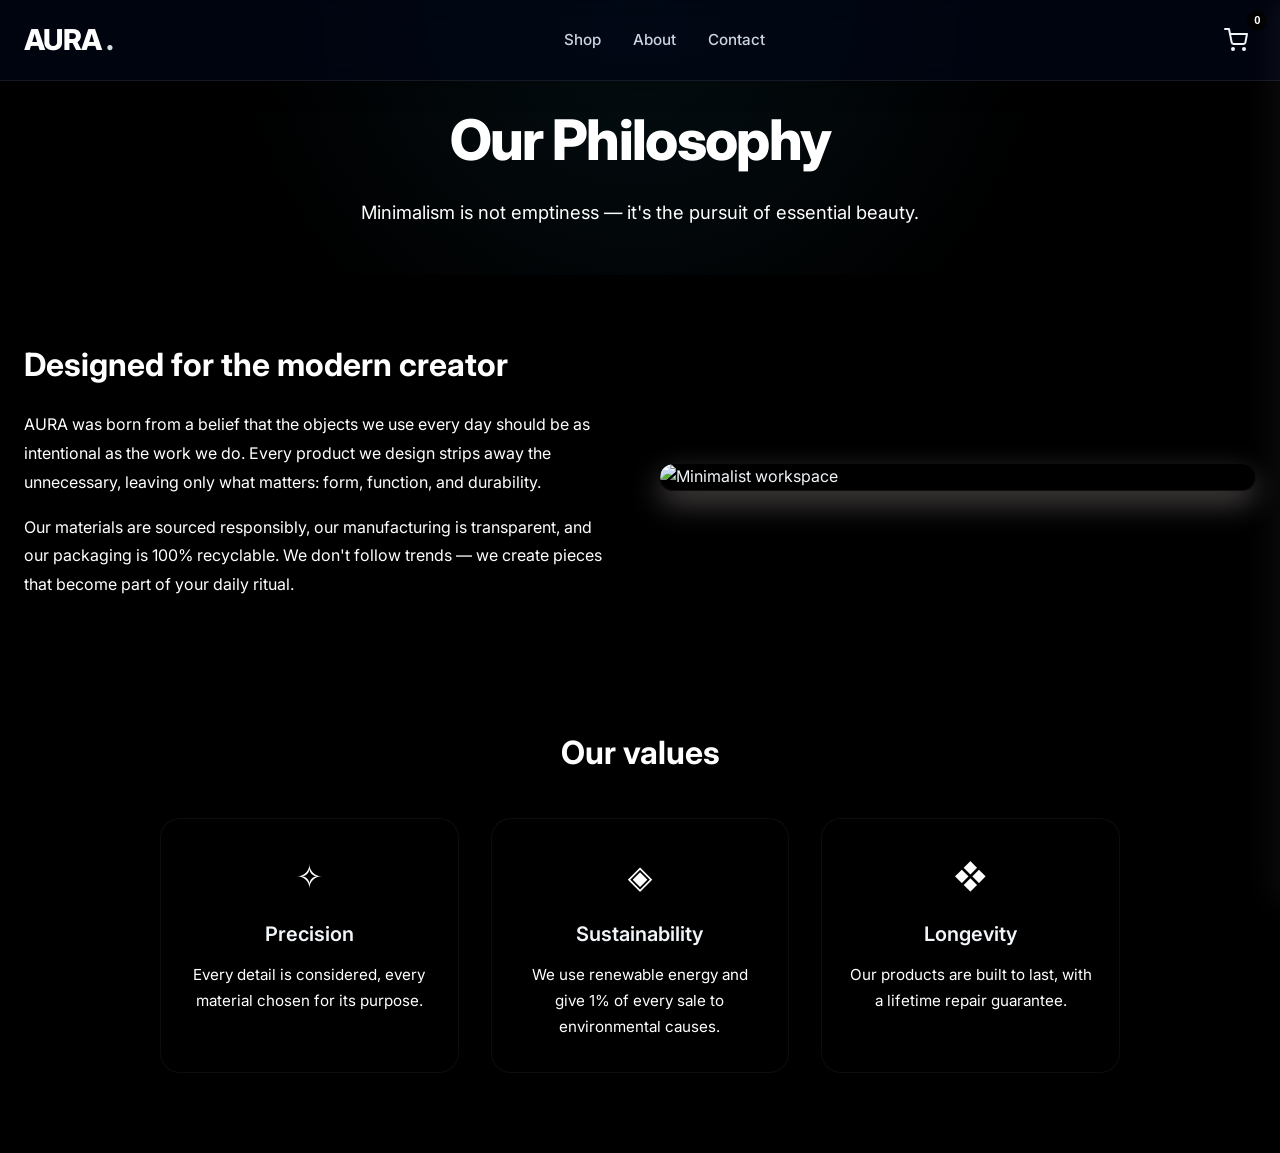
==== about.html @ 764dc159 "Add files via upload" ====
<!DOCTYPE html>
<html lang="en">
<head>
    <meta charset="UTF-8">
    <meta name="viewport" content="width=device-width, initial-scale=1.0">
    <title>About — AURA</title>

    <!-- Inter Font -->
    <link href="https://fonts.googleapis.com/css2?family=Inter:wght@300;400;500;600;700;800;900&display=swap" rel="stylesheet">

    <!-- Shared Stylesheet -->
    <link rel="stylesheet" href="style.css">

    <!-- Page-specific styles for the About content -->
    <style>
        /* Subpage hero (shared pattern, can be reused by contact page) */
        .about-hero {
            text-align: center;
            padding: 6rem 1.5rem 3rem;
            background: radial-gradient(circle at 50% 0%, rgba(56, 189, 248, 0.08), transparent 60%);
        }

        .about-hero .container h1 {
            font-size: 2.5rem;
            font-weight: 800;
            letter-spacing: -0.03em;
            margin-bottom: 0.75rem;
            color: #fff;
        }

        .about-hero .container p {
            font-size: 1.15rem;
            color: #ffffff;
            max-width: 600px;
            margin: 0 auto;
        }

        /* Story section */
        .about-story {
            padding: 4rem 1.5rem;
        }

        .about-grid {
            display: flex;
            flex-direction: column;
            gap: 2.5rem;
            align-items: center;
        }

        .about-text h2 {
            font-size: 2rem;
            font-weight: 700;
            margin-bottom: 1.25rem;
            color: #fff;
        }

        .about-text p {
            color: #ffffff;
            margin-bottom: 1rem;
            line-height: 1.8;
            max-width: 600px;
        }

        .about-image {
            width: 100%;
            border-radius: 1.25rem;
            overflow: hidden;
            box-shadow: 0 12px 30px rgba(186, 173, 173, 0.4);
            border: 1px solid rgba(246, 238, 238, 0.06);
        }

        .about-image img {
            display: block;
            width: 50%;
            height: auto;
        }

        /* Values section */
        .about-values {
            padding: 3rem 1.5rem 5rem;
            text-align: center;
        }

        .about-values h2 {
            font-size: 2rem;
            font-weight: 700;
            margin-bottom: 2.5rem;
            color: #fff;
        }

        .values-grid {
            display: grid;
            grid-template-columns: 1fr;
            gap: 2rem;
            max-width: 960px;
            margin: 0 auto;
        }

        .value-card {
            background-color: #000000;
            border-radius: 1.25rem;
            padding: 2rem 1.5rem;
            text-align: center;
            border: 1px solid rgba(255, 255, 255, 0.05);
            transition: transform 0.25s, box-shadow 0.25s;
        }

        .value-card:hover {
            transform: translateY(-4px);
            box-shadow: 0 8px 24px rgba(134, 124, 124, 0.3);
        }

        .value-icon {
            font-size: 2rem;
            color: #ffffff;
            margin-bottom: 1rem;
        }

        .value-card h3 {
            font-size: 1.25rem;
            font-weight: 600;
            margin-bottom: 0.75rem;
            color: #f1f5f9;
        }

        .value-card p {
            color: #ffffff;
            font-size: 0.95rem;
            line-height: 1.7;
        }

        /* Responsive layout for the story grid and values cards */
        @media (min-width: 768px) {
            .about-hero .container h1 {
                font-size: 3.5rem;
            }

            .about-grid {
                flex-direction: row;
                align-items: center;
                justify-content: space-between;
            }

            .about-text {
                flex: 1;
            }

            .about-image {
                flex: 1;
            }

            .values-grid {
                grid-template-columns: repeat(3, 1fr);
            }
        }
    </style>
</head>
<body class="bg-[#0f172a] text-white font-sans antialiased">  

    <!-- ===== STICKY HEADER ===== -->
    <header id="main-header">
        <div class="container">
            <div id="logo">
                <a href="index.html">AURA<span>.</span></a>
            </div>
            <nav id="desktop-nav">
                <ul>
                    <li><a href="index.html#products">Shop</a></li>
                    <li><a href="about.html" class="active">About</a></li>
                    <li><a href="contact.html">Contact</a></li>
                </ul>
            </nav>
            <div id="cart-icon-wrapper">
                <button id="cart-toggle" aria-label="Open cart">
                    <svg xmlns="http://www.w3.org/2000/svg" viewBox="0 0 24 24" fill="none" stroke="currentColor" stroke-width="2" stroke-linecap="round" stroke-linejoin="round">
                        <circle cx="9" cy="21" r="1"></circle>
                        <circle cx="20" cy="21" r="1"></circle>
                        <path d="M1 1h4l2.68 13.39a2 2 0 0 0 2 1.61h9.72a2 2 0 0 0 2-1.61L23 6H6"></path>
                    </svg>
                    <span id="cart-badge">0</span>
                </button>
            </div>
            <button id="mobile-menu-toggle" aria-label="Open menu">
                <span></span><span></span><span></span>
            </button>
        </div>
    </header>

    <!-- ===== MOBILE SIDEBAR ===== -->
    <div id="mobile-sidebar">
        <div id="sidebar-backdrop"></div>
        <div id="sidebar-panel">
            <button id="sidebar-close" aria-label="Close menu">&times;</button>
            <nav>
                <ul>
                    <li><a href="index.html#products">Shop</a></li>
                    <li><a href="about.html">About</a></li>
                    <li><a href="contact.html">Contact</a></li>
                </ul>
            </nav>
        </div>
    </div>

    <!-- ===== PAGE CONTENT ===== -->
    <main id="about-page">
        <section class="about-hero">
            <div class="container">
                <h1>Our Philosophy</h1>
                <p>Minimalism is not emptiness — it's the pursuit of essential beauty.</p>
            </div>
        </section>

        <section class="about-story container">
            <div class="about-grid">
                <div class="about-text">
                    <h2>Designed for the modern creator</h2>
                    <p>
                        AURA was born from a belief that the objects we use every day should be
                        as intentional as the work we do. Every product we design strips away
                        the unnecessary, leaving only what matters: form, function, and durability.
                    </p>
                    <p>
                        Our materials are sourced responsibly, our manufacturing is transparent,
                        and our packaging is 100% recyclable. We don't follow trends — we create
                        pieces that become part of your daily ritual.
                    </p>
                </div>
                <div class="about-image">
                    <img src="https://cdn.premiumguest.com/wl/images/aura-/4.png" 
                         alt="Minimalist workspace" loading="lazy" />
                </div>
            </div>
        </section>

        <section class="about-values container">
            <h2>Our values</h2>
            <div class="values-grid">
                <div class="value-card">
                    <div class="value-icon">✧</div>
                    <h3>Precision</h3>
                    <p>Every detail is considered, every material chosen for its purpose.</p>
                </div>
                <div class="value-card">
                    <div class="value-icon">◈</div>
                    <h3>Sustainability</h3>
                    <p>We use renewable energy and give 1% of every sale to environmental causes.</p>
                </div>
                <div class="value-card">
                    <div class="value-icon">❖</div>
                    <h3>Longevity</h3>
                    <p>Our products are built to last, with a lifetime repair guarantee.</p>
                </div>
            </div>
        </section>
    </main>

    <!-- ===== CART DRAWER ===== -->
    <div id="cart-overlay"></div>
    <div id="cart-drawer">
        <div id="cart-header">
            <h2>Your Cart</h2>
            <button id="cart-close" aria-label="Close cart">&times;</button>
        </div>
        <div id="cart-items"></div>
        <div id="cart-empty">
            <p>Your cart is empty.</p>
        </div>
        <div id="cart-footer">
            <div id="cart-subtotal">
                <span>Subtotal</span>
                <span id="subtotal-amount">$0.00</span>
            </div>
            <div id="cart-shipping">
                <span>Shipping</span>
                <span id="shipping-amount">Free</span>
            </div>
            <div id="cart-total">
                <span>Total</span>
                <span id="total-amount">$0.00</span>
            </div>
            <button id="checkout-button">Checkout</button>
        </div>
    </div>

    <!-- ===== SUCCESS MODAL ===== -->
    <div id="success-modal" hidden>
        <div id="modal-backdrop"></div>
        <div id="modal-content">
            <span id="modal-icon">&#10003;</span>
            <h3>Order Confirmed</h3>
            <p>Thank you for your purchase.</p>
            <p>Your order number is <strong>#AURA-001</strong></p>
            <button id="modal-close">Continue Shopping</button>
        </div>
    </div>

    <!-- Shared JavaScript (cart logic, interactions) -->
    <script src="app.js"></script>
</body>
</html>
---- style.css ----
/*MY APPEARANCE*/
/* ===== GLOBAL RESETS & BASE ===== */
*,
*::before,
*::after {
  box-sizing: border-box;
  margin: 0;
  padding: 0;
}

html {
  scroll-behavior: smooth;
}

body {
  background-color: black;    /* surface */
  color: #f1f5f9;           /* slate-100 */
  font-family: 'Inter', system-ui, -apple-system, BlinkMacSystemFont, 'Segoe UI', Roboto, sans-serif;
  line-height: 1.6;
  -webkit-font-smoothing: antialiased;
  -moz-osx-font-smoothing: grayscale;
}

/* ===== CONTAINER ===== */
.container {
  max-width: 1280px;
  margin: 0 auto;
  padding: 0 1.5rem;
}

/* ===== STICKY HEADER ===== */
#main-header {
  position: fixed;
  top: 0;
  left: 0;
  right: 0;
  z-index: 50;
  background-color: rgba(1, 7, 22, 0.7);
  backdrop-filter: blur(12px);
  -webkit-backdrop-filter: blur(12px);
  border-bottom: 1px solid rgba(255, 255, 255, 0.08);
  box-shadow: 0 4px 24px rgba(0, 0, 0, 0.3);
}

#main-header .container {
  display: flex;
  align-items: center;
  justify-content: space-between;
  height: 4rem;
}

/* Logo */
#logo a {
  font-size: 1.5rem;
  font-weight: 800;
  letter-spacing: -0.02em;
  color: #fff;
  text-decoration: none;
  display: flex;
  align-items: baseline;
  gap: 0.15rem;
}

#logo a span {
  color: #d3dee2;
  margin-left: 0.1rem;
}

/* Desktop Navigation */
#desktop-nav {
  display: none;
}

#desktop-nav ul {
  display: flex;
  list-style: none;
  gap: 2rem;
}

#desktop-nav a {
  text-decoration: none;
  color: #cbd5e1;
  font-weight: 500;
  font-size: 0.95rem;
  transition: color 0.2s ease;
}

#desktop-nav a:hover {
  color: #ffffff;
}

/* Cart Icon */
#cart-toggle {
  background: transparent;
  border: none;
  cursor: pointer;
  position: relative;
  padding: 0.5rem;
  color: #f1f5f9;
  display: flex;
  align-items: center;
  justify-content: center;
}

#cart-toggle svg {
  width: 1.5rem;
  height: 1.5rem;
}

#cart-badge {
  position: absolute;
  top: -0.25rem;
  right: -0.4rem;
  background-color: #000000;
  color: #ffffff;
  font-size: 0.7rem;
  font-weight: 700;
  min-width: 1.25rem;
  height: 1.25rem;
  border-radius: 999px;
  display: flex;
  align-items: center;
  justify-content: center;
  padding: 0 0.25rem;
  line-height: 1;
  transform: translate(25%, -25%);
  transition: transform 0.2s ease;
}

.badge-pulse {
  animation: badgePop 0.4s ease-out;
}

@keyframes badgePop {
  0% { transform: translate(25%, -25%) scale(1); }
  30% { transform: translate(25%, -25%) scale(1.3); }
  100% { transform: translate(25%, -25%) scale(1); }
}

/* Mobile Menu Toggle */
#mobile-menu-toggle {
  background: transparent;
  border: none;
  cursor: pointer;
  display: flex;
  flex-direction: column;
  gap: 0.3rem;
  padding: 0.5rem;
}

#mobile-menu-toggle span {
  display: block;
  width: 1.5rem;
  height: 2px;
  background-color: #f1f5f9;
  transition: all 0.3s ease;
  border-radius: 2px;
}

/* Mobile Sidebar */
#mobile-sidebar {
  display: none;
  position: fixed;
  inset: 0;
  z-index: 60;
}

#mobile-sidebar.open {
  display: block;
}

#sidebar-backdrop {
  position: absolute;
  inset: 0;
  background: rgba(0, 0, 0, 0.6);
  backdrop-filter: blur(4px);
}

#sidebar-panel {
  position: absolute;
  top: 0;
  right: 0;
  width: 16rem;
  height: 100%;
  background-color: #000000;
  border-left: 1px solid rgba(255, 255, 255, 0.1);
  padding: 1.5rem;
  transform: translateX(100%);
  transition: transform 0.3s ease;
  display: flex;
  flex-direction: column;
  box-shadow: 0 6px 20px rgba(165, 160, 160, 0.337);
}

#mobile-sidebar.open #sidebar-panel {
  transform: translateX(0);
}

#sidebar-close {
  align-self: flex-end;
  background: none;
  border: none;
  color: #ffffff;
  font-size: 2rem;
  line-height: 1;
  cursor: pointer;
  padding: 0.25rem 0.5rem;
}

#sidebar-panel nav ul {
  list-style: none;
  margin-top: 2rem;
  display: flex;
  flex-direction: column;
  gap: 1.5rem;
}

#sidebar-panel a {
  text-decoration: none;
  color: #ffffff;
  font-weight: 500;
  font-size: 1.1rem;
  transition: color 0.2s;
}

#sidebar-panel a:hover {
  color: #eef4f6;
}

/* Hero Section */
#hero {
  margin-top: 4rem;
  display: flex;
  align-items: center;
  justify-content: center;
  text-align: center;
  padding: 4rem 1.5rem;
  background: radial-gradient(circle at 30% 50%, rgba(56, 189, 248, 0.08), transparent 70%),
              radial-gradient(circle at 70% 50%, rgba(56, 189, 248, 0.05), transparent 70%);
  min-height: 80vh;
}

#hero-content {
  max-width: 720px;
}

#hero-content h1 {
  font-size: 2.5rem;
  font-weight: 800;
  letter-spacing: -0.03em;
  line-height: 1.15;
  margin-bottom: 1.5rem;
  color: #fff;
}

#hero-content p {
  font-size: 1.15rem;
  color: #fafcfe;
  margin-bottom: 2.5rem;
  max-width: 500px;
  margin-left: auto;
  margin-right: auto;
}

#hero-cta {
  display: inline-block;
  background-color: #ffffff;
  color: #000000;
  font-weight: 600;
  padding: 0.85rem 2.2rem;
  border-radius: 999px;
  text-decoration: none;
  font-size: 1rem;
  transition: all 0.25s ease;
  box-shadow: 0 4px 14px rgba(0, 0, 0, 0.35);
}

#hero-cta:hover {
  background-color: #090e11;
  box-shadow: 0 6px 20px rgba(255, 255, 255, 0.5);
  transform: translateY(-2px);
}

/* Product Section */
#products {
  max-width: 1280px;
  margin: 0 auto;
  padding: 4rem 1.5rem;
}

#products h2 {
  font-size: 2rem;
  font-weight: 700;
  letter-spacing: -0.02em;
  margin-bottom: 2.5rem;
  color: #fff;
}

#product-grid {
  display: grid;
  grid-template-columns: 1fr;
  gap: 2rem;
}

/* Product Card */
.product-card {
  background-color: #000000;
  border-radius: 1.25rem;
  overflow: hidden;
  transition: transform 0.3s ease, box-shadow 0.3s ease;
  border: 1px solid rgba(8, 5, 5, 0.06);
}

.product-card:hover {
  transform: scale(1.03);
  box-shadow: 0 12px 28px rgba(102, 95, 95, 0.35), 0 0 0 1px rgba(56, 189, 248, 0.2);
}

.product-card img {
  width: 100%;
  height: 260px;
  object-fit: cover;
  display: block;
  border-bottom: 1px solid rgba(255, 255, 255, 0.05);
}

.product-card-body {
  padding: 1.25rem;
}

.product-card-body h3 {
  font-size: 1.25rem;
  font-weight: 600;
  margin-bottom: 0.5rem;
  color: #ffffff;
}

.product-card-body .price {
  font-size: 1.15rem;
  font-weight: 700;
  color: #ffffff;
  margin-bottom: 1rem;
}

.product-card-body .add-to-cart-btn {
  width: 100%;
  padding: 0.7rem 1rem;
  border: none;
  border-radius: 0.75rem;
  background-color: #fdfeff;
  color: #010612;
  font-weight: 600;
  font-size: 0.95rem;
  cursor: pointer;
  transition: background-color 0.2s ease, transform 0.1s ease;
}

.product-card-body .add-to-cart-btn:hover {
  background-color: #010d1400;
}

.add-to-cart-btn:active {
  transform: scale(0.97);
}

/* Cart Drawer */
#cart-overlay {
  position: fixed;
  inset: 0;
  background: rgba(0, 0, 0, 0.7);
  z-index: 70;
  opacity: 0;
  pointer-events: none;
  transition: opacity 0.3s ease;
}

#cart-overlay.visible {
  opacity: 1;
  pointer-events: auto;
}

#cart-drawer {
  position: fixed;
  top: 0;
  right: 0;
  width: 100%;
  max-width: 400px;
  height: 100vh;
  background-color: #000000;
  z-index: 80;
  display: flex;
  flex-direction: column;
  transform: translateX(100%);
  transition: transform 0.35s cubic-bezier(0.4, 0, 0.2, 1);
  box-shadow: -8px 0 30px rgba(252, 248, 248, 0.0511);
}

#cart-drawer.open {
  transform: translateX(0);
}

#cart-header {
  display: flex;
  justify-content: space-between;
  align-items: center;
  padding: 1.25rem 1.5rem;
  border-bottom: 1px solid rgba(255, 255, 255, 0.08);
}

#cart-header h2 {
  font-size: 1.35rem;
  font-weight: 600;
}

#cart-close {
  background: none;
  border: none;
  color: #ffffff;
  font-size: 2rem;
  line-height: 1;
  cursor: pointer;
  padding: 0 0.5rem;
}

#cart-items {
  flex: 1;
  overflow-y: auto;
  padding: 1.25rem 1.5rem;
  display: flex;
  flex-direction: column;
  gap: 1rem;
}

.cart-item {
  display: flex;
  align-items: center;
  gap: 1rem;
  padding-bottom: 1rem;
  border-bottom: 1px solid rgba(255, 255, 255, 0.06);
}

.cart-item img {
  width: 60px;
  height: 60px;
  border-radius: 0.5rem;
  object-fit: cover;
}

.cart-item-details {
  flex: 1;
}

.cart-item-details h4 {
  font-size: 0.9rem;
  font-weight: 500;
  margin-bottom: 0.25rem;
}

.cart-item-details .price {
  color: #ffffff;
  font-weight: 600;
  font-size: 0.85rem;
}

.cart-item-quantity {
  display: flex;
  align-items: center;
  gap: 0.5rem;
}

.cart-item-quantity button {
  background-color: #000000;
  border: none;
  color: white;
  width: 28px;
  height: 28px;
  border-radius: 0.4rem;
  font-size: 1rem;
  cursor: pointer;
  display: flex;
  align-items: center;
  justify-content: center;
  transition: background 0.2s;
}

.cart-item-quantity button:hover {
  background-color: #f5f7fa75;
}

.cart-item-quantity span {
  font-weight: 600;
  min-width: 20px;
  text-align: center;
}

#cart-empty {
  flex: 1;
  display: flex;
  align-items: center;
  justify-content: center;
  color: #eeeeee;
}

#cart-footer {
  border-top: 1px solid rgba(0, 0, 0, 0.08);
  padding: 1.25rem 1.5rem;
  display: flex;
  flex-direction: column;
  gap: 0.5rem;
}

#cart-subtotal,
#cart-shipping,
#cart-total {
  display: flex;
  justify-content: space-between;
  font-size: 0.95rem;
}

#cart-total {
  font-weight: 700;
  font-size: 1.1rem;
  margin-top: 0.5rem;
}

#checkout-button {
  margin-top: 0.75rem;
  padding: 0.85rem;
  border: none;
  border-radius: 0.75rem;
  background-color: #ffffff;
  color: #06061a;
  font-weight: 700;
  font-size: 1rem;
  cursor: pointer;
  transition: background 0.2s, transform 0.1s;
}

#checkout-button:hover {
  background-color: #000000;
}

/* Success Modal */
#success-modal {
  position: fixed;
  inset: 0;
  z-index: 100;
  display: flex;
  align-items: center;
  justify-content: center;
  opacity: 0;
  pointer-events: none;
  transition: opacity 0.3s ease;
}

#success-modal.visible {
  opacity: 1;
  pointer-events: auto;
}

#modal-backdrop {
  position: absolute;
  inset: 0;
  background: rgba(0, 0, 0, 0.75);
  backdrop-filter: blur(6px);
}

#modal-content {
  position: relative;
  background-color: #000000;
  border-radius: 1.5rem;
  padding: 2.5rem 2rem;
  text-align: center;
  max-width: 400px;
  width: 90%;
  box-shadow: 0 20px 50px rgba(0, 0, 0, 0.6);
  z-index: 10;
}

#modal-icon {
  font-size: 3.5rem;
  color: #ffffff;
  display: block;
  margin-bottom: 1rem;
}

#modal-content h3 {
  font-size: 1.75rem;
  font-weight: 700;
  margin-bottom: 0.5rem;
}

#modal-content p {
  color: #94a3b8;
  margin-bottom: 0.5rem;
}

#modal-close {
  margin-top: 1.5rem;
  background-color: #ffffff;
  border: none;
  padding: 0.75rem 2rem;
  border-radius: 999px;
  color: #090e19;
  font-weight: 600;
  cursor: pointer;
  transition: background 0.2s;
}

#modal-close:hover {
  background-color: #ebedee46;
}

/* ===== RESPONSIVE ===== */
@media (min-width: 768px) {
  #main-header .container {
    height: 5rem;
  }
  #logo a {
    font-size: 1.8rem;
  }
  #desktop-nav {
    display: block;
  }
  #mobile-menu-toggle {
    display: none;
  }
  #hero {
    min-height: 70vh;
    padding: 5rem 2rem;
  }
  #hero-content h1 {
    font-size: 3.5rem;
  }
  #hero-content p {
    font-size: 1.25rem;
  }
  #product-grid {
    grid-template-columns: repeat(2, 1fr);
  }
  #products h2 {
    font-size: 2.25rem;
  }
}

@media (min-width: 1024px) {
  #product-grid {
    grid-template-columns: repeat(3, 1fr);
  }
  #hero-content h1 {
    font-size: 4rem;
  }
}

/* Utility */
.hidden {
  display: none !important;
}

.about-image img {
  border-radius: 1rem;
  box-shadow: 0 4px 20px rgba(0, 0, 0, 0.3);
}
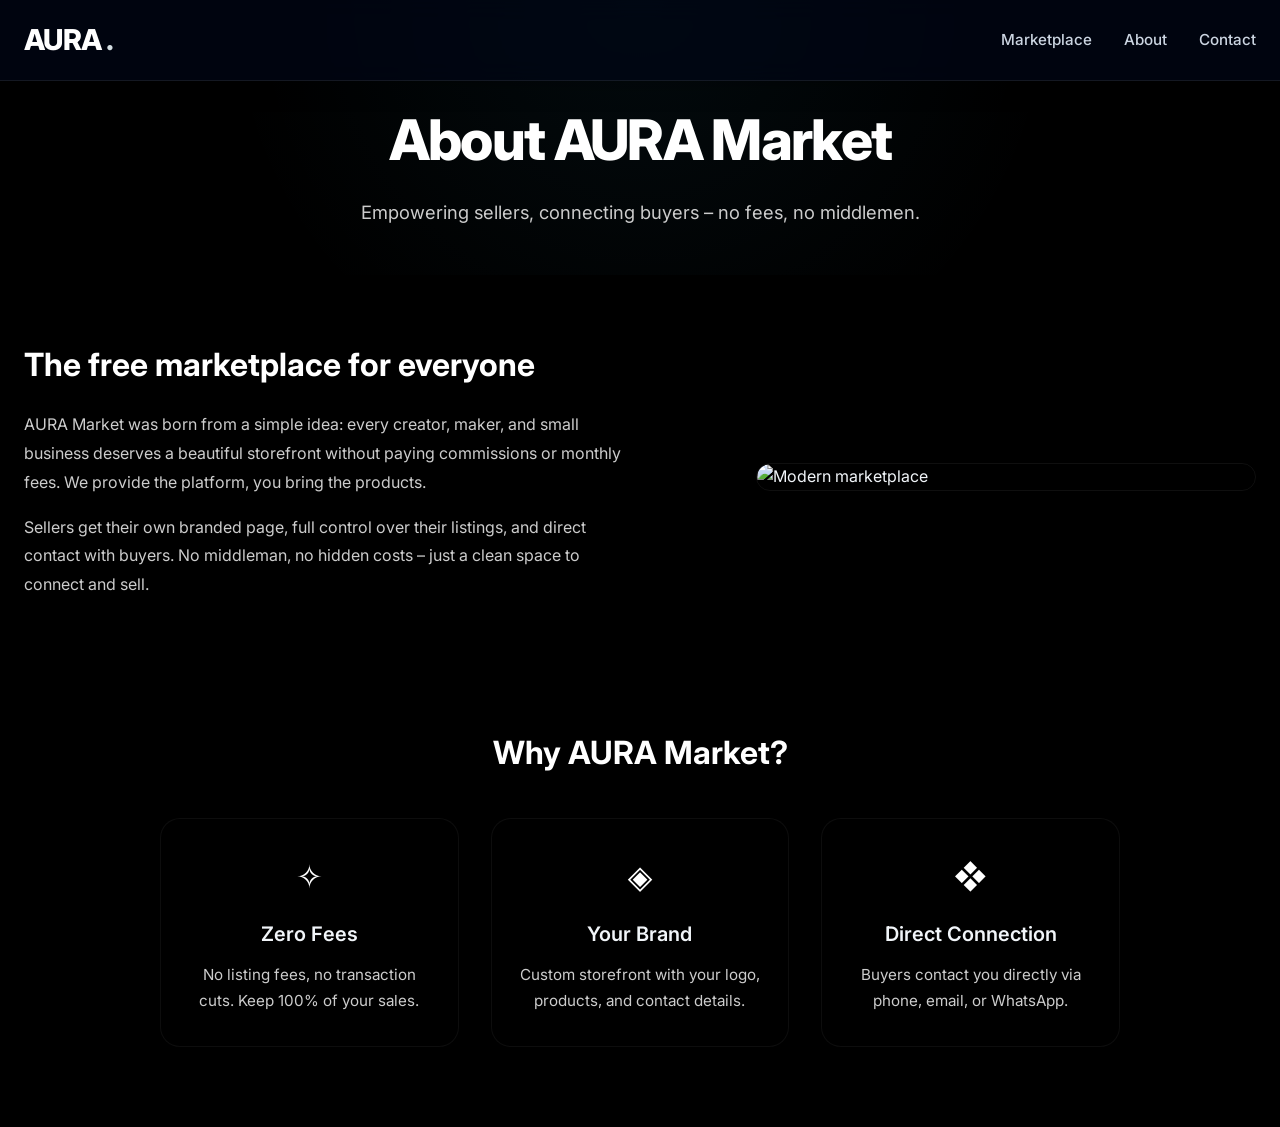
==== commit a9fdb6e6: "Add files via upload" ====
--- a/about.html
+++ b/about.html
@@ -3,7 +3,10 @@
 <head>
     <meta charset="UTF-8">
     <meta name="viewport" content="width=device-width, initial-scale=1.0">
-    <title>About — AURA</title>
+    <title>About — AURA Market</title>
+
+    <!-- Favicon -->
+    <link rel="icon" type="image/png" href="icon-192.png">
 
     <!-- Inter Font -->
     <link href="https://fonts.googleapis.com/css2?family=Inter:wght@300;400;500;600;700;800;900&display=swap" rel="stylesheet">
@@ -11,15 +14,13 @@
     <!-- Shared Stylesheet -->
     <link rel="stylesheet" href="style.css">
 
-    <!-- Page-specific styles for the About content -->
+    <!-- Page-specific styles -->
     <style>
-        /* Subpage hero (shared pattern, can be reused by contact page) */
         .about-hero {
             text-align: center;
             padding: 6rem 1.5rem 3rem;
-            background: radial-gradient(circle at 50% 0%, rgba(56, 189, 248, 0.08), transparent 60%);
-        }
-
+            background: radial-gradient(circle at 50% 0%, rgba(56, 189, 248, 0.06), transparent 60%);
+        }
         .about-hero .container h1 {
             font-size: 2.5rem;
             font-weight: 800;
@@ -27,67 +28,56 @@
             margin-bottom: 0.75rem;
             color: #fff;
         }
-
         .about-hero .container p {
             font-size: 1.15rem;
-            color: #ffffff;
+            color: #ccc;
             max-width: 600px;
             margin: 0 auto;
         }
-
-        /* Story section */
         .about-story {
             padding: 4rem 1.5rem;
         }
-
         .about-grid {
             display: flex;
             flex-direction: column;
             gap: 2.5rem;
             align-items: center;
         }
-
         .about-text h2 {
             font-size: 2rem;
             font-weight: 700;
             margin-bottom: 1.25rem;
             color: #fff;
         }
-
         .about-text p {
-            color: #ffffff;
+            color: #ccc;
             margin-bottom: 1rem;
             line-height: 1.8;
             max-width: 600px;
         }
-
         .about-image {
+            max-width: 500px;
             width: 100%;
             border-radius: 1.25rem;
             overflow: hidden;
-            box-shadow: 0 12px 30px rgba(186, 173, 173, 0.4);
-            border: 1px solid rgba(246, 238, 238, 0.06);
-        }
-
+            box-shadow: 0 12px 30px rgba(0, 0, 0, 0.4);
+            border: 1px solid rgba(255, 255, 255, 0.06);
+        }
         .about-image img {
             display: block;
-            width: 50%;
+            width: 100%;
             height: auto;
         }
-
-        /* Values section */
         .about-values {
             padding: 3rem 1.5rem 5rem;
             text-align: center;
         }
-
         .about-values h2 {
             font-size: 2rem;
             font-weight: 700;
             margin-bottom: 2.5rem;
             color: #fff;
         }
-
         .values-grid {
             display: grid;
             grid-template-columns: 1fr;
@@ -95,67 +85,44 @@
             max-width: 960px;
             margin: 0 auto;
         }
-
         .value-card {
-            background-color: #000000;
+            background-color: #000;
             border-radius: 1.25rem;
             padding: 2rem 1.5rem;
             text-align: center;
             border: 1px solid rgba(255, 255, 255, 0.05);
             transition: transform 0.25s, box-shadow 0.25s;
         }
-
         .value-card:hover {
             transform: translateY(-4px);
-            box-shadow: 0 8px 24px rgba(134, 124, 124, 0.3);
-        }
-
+            box-shadow: 0 8px 24px rgba(255, 255, 255, 0.15);
+        }
         .value-icon {
             font-size: 2rem;
-            color: #ffffff;
+            color: #fff;
             margin-bottom: 1rem;
         }
-
         .value-card h3 {
             font-size: 1.25rem;
             font-weight: 600;
             margin-bottom: 0.75rem;
             color: #f1f5f9;
         }
-
         .value-card p {
-            color: #ffffff;
+            color: #ccc;
             font-size: 0.95rem;
             line-height: 1.7;
         }
-
-        /* Responsive layout for the story grid and values cards */
         @media (min-width: 768px) {
-            .about-hero .container h1 {
-                font-size: 3.5rem;
-            }
-
-            .about-grid {
-                flex-direction: row;
-                align-items: center;
-                justify-content: space-between;
-            }
-
-            .about-text {
-                flex: 1;
-            }
-
-            .about-image {
-                flex: 1;
-            }
-
-            .values-grid {
-                grid-template-columns: repeat(3, 1fr);
-            }
+            .about-hero .container h1 { font-size: 3.5rem; }
+            .about-grid { flex-direction: row; align-items: center; justify-content: space-between; }
+            .about-text { flex: 1; }
+            .about-image { flex: 1; }
+            .values-grid { grid-template-columns: repeat(3, 1fr); }
         }
     </style>
 </head>
-<body class="bg-[#0f172a] text-white font-sans antialiased">  
+<body class="bg-[#0f172a] text-white font-sans antialiased">
 
     <!-- ===== STICKY HEADER ===== -->
     <header id="main-header">
@@ -165,21 +132,11 @@
             </div>
             <nav id="desktop-nav">
                 <ul>
-                    <li><a href="index.html#products">Shop</a></li>
+                    <li><a href="index.html">Marketplace</a></li>
                     <li><a href="about.html" class="active">About</a></li>
                     <li><a href="contact.html">Contact</a></li>
                 </ul>
             </nav>
-            <div id="cart-icon-wrapper">
-                <button id="cart-toggle" aria-label="Open cart">
-                    <svg xmlns="http://www.w3.org/2000/svg" viewBox="0 0 24 24" fill="none" stroke="currentColor" stroke-width="2" stroke-linecap="round" stroke-linejoin="round">
-                        <circle cx="9" cy="21" r="1"></circle>
-                        <circle cx="20" cy="21" r="1"></circle>
-                        <path d="M1 1h4l2.68 13.39a2 2 0 0 0 2 1.61h9.72a2 2 0 0 0 2-1.61L23 6H6"></path>
-                    </svg>
-                    <span id="cart-badge">0</span>
-                </button>
-            </div>
             <button id="mobile-menu-toggle" aria-label="Open menu">
                 <span></span><span></span><span></span>
             </button>
@@ -193,7 +150,7 @@
             <button id="sidebar-close" aria-label="Close menu">&times;</button>
             <nav>
                 <ul>
-                    <li><a href="index.html#products">Shop</a></li>
+                    <li><a href="index.html">Marketplace</a></li>
                     <li><a href="about.html">About</a></li>
                     <li><a href="contact.html">Contact</a></li>
                 </ul>
@@ -205,96 +162,80 @@
     <main id="about-page">
         <section class="about-hero">
             <div class="container">
-                <h1>Our Philosophy</h1>
-                <p>Minimalism is not emptiness — it's the pursuit of essential beauty.</p>
+                <h1>About AURA Market</h1>
+                <p>Empowering sellers, connecting buyers – no fees, no middlemen.</p>
             </div>
         </section>
 
         <section class="about-story container">
             <div class="about-grid">
                 <div class="about-text">
-                    <h2>Designed for the modern creator</h2>
+                    <h2>The free marketplace for everyone</h2>
                     <p>
-                        AURA was born from a belief that the objects we use every day should be
-                        as intentional as the work we do. Every product we design strips away
-                        the unnecessary, leaving only what matters: form, function, and durability.
+                        AURA Market was born from a simple idea: every creator, maker, and small business deserves a
+                        beautiful storefront without paying commissions or monthly fees. We provide the platform,
+                        you bring the products.
                     </p>
                     <p>
-                        Our materials are sourced responsibly, our manufacturing is transparent,
-                        and our packaging is 100% recyclable. We don't follow trends — we create
-                        pieces that become part of your daily ritual.
+                        Sellers get their own branded page, full control over their listings, and direct contact with
+                        buyers. No middleman, no hidden costs – just a clean space to connect and sell.
                     </p>
                 </div>
                 <div class="about-image">
-                    <img src="https://cdn.premiumguest.com/wl/images/aura-/4.png" 
-                         alt="Minimalist workspace" loading="lazy" />
+                    <img src="https://images.unsplash.com/photo-1558618666-fcd25c85f82e?ixlib=rb-4.0.3&auto=format&fit=crop&w=800&q=80" 
+                         alt="Modern marketplace" loading="lazy" />
                 </div>
             </div>
         </section>
 
         <section class="about-values container">
-            <h2>Our values</h2>
+            <h2>Why AURA Market?</h2>
             <div class="values-grid">
                 <div class="value-card">
                     <div class="value-icon">✧</div>
-                    <h3>Precision</h3>
-                    <p>Every detail is considered, every material chosen for its purpose.</p>
+                    <h3>Zero Fees</h3>
+                    <p>No listing fees, no transaction cuts. Keep 100% of your sales.</p>
                 </div>
                 <div class="value-card">
                     <div class="value-icon">◈</div>
-                    <h3>Sustainability</h3>
-                    <p>We use renewable energy and give 1% of every sale to environmental causes.</p>
+                    <h3>Your Brand</h3>
+                    <p>Custom storefront with your logo, products, and contact details.</p>
                 </div>
                 <div class="value-card">
                     <div class="value-icon">❖</div>
-                    <h3>Longevity</h3>
-                    <p>Our products are built to last, with a lifetime repair guarantee.</p>
+                    <h3>Direct Connection</h3>
+                    <p>Buyers contact you directly via phone, email, or WhatsApp.</p>
                 </div>
             </div>
         </section>
     </main>
 
-    <!-- ===== CART DRAWER ===== -->
-    <div id="cart-overlay"></div>
-    <div id="cart-drawer">
-        <div id="cart-header">
-            <h2>Your Cart</h2>
-            <button id="cart-close" aria-label="Close cart">&times;</button>
-        </div>
-        <div id="cart-items"></div>
-        <div id="cart-empty">
-            <p>Your cart is empty.</p>
-        </div>
-        <div id="cart-footer">
-            <div id="cart-subtotal">
-                <span>Subtotal</span>
-                <span id="subtotal-amount">$0.00</span>
-            </div>
-            <div id="cart-shipping">
-                <span>Shipping</span>
-                <span id="shipping-amount">Free</span>
-            </div>
-            <div id="cart-total">
-                <span>Total</span>
-                <span id="total-amount">$0.00</span>
-            </div>
-            <button id="checkout-button">Checkout</button>
-        </div>
-    </div>
-
-    <!-- ===== SUCCESS MODAL ===== -->
-    <div id="success-modal" hidden>
-        <div id="modal-backdrop"></div>
-        <div id="modal-content">
-            <span id="modal-icon">&#10003;</span>
-            <h3>Order Confirmed</h3>
-            <p>Thank you for your purchase.</p>
-            <p>Your order number is <strong>#AURA-001</strong></p>
-            <button id="modal-close">Continue Shopping</button>
-        </div>
-    </div>
-
-    <!-- Shared JavaScript (cart logic, interactions) -->
-    <script src="app.js"></script>
+    <!-- Mobile sidebar toggle script -->
+    <script>
+        (function() {
+            const menuToggle = document.getElementById('mobile-menu-toggle');
+            const sidebarClose = document.getElementById('sidebar-close');
+            const sidebarBackdrop = document.getElementById('sidebar-backdrop');
+            const sidebar = document.getElementById('mobile-sidebar');
+
+            function openSidebar() {
+                if (sidebar) {
+                    sidebar.classList.add('open');
+                    document.body.style.overflow = 'hidden';
+                }
+            }
+
+            function closeSidebar() {
+                if (sidebar) {
+                    sidebar.classList.remove('open');
+                    document.body.style.overflow = '';
+                }
+            }
+
+            if (menuToggle) menuToggle.addEventListener('click', openSidebar);
+            if (sidebarClose) sidebarClose.addEventListener('click', closeSidebar);
+            if (sidebarBackdrop) sidebarBackdrop.addEventListener('click', closeSidebar);
+        })();
+    </script>
 </body>
 </html>
--- a/style.css
+++ b/style.css
@@ -660,4 +660,409 @@
 .about-image img {
   border-radius: 1rem;
   box-shadow: 0 4px 20px rgba(0, 0, 0, 0.3);
+}
+
+/* ===== AURA MARKET – NEW WEB APP STYLES ===== */
+
+/* --- Dynamic Content Area --- */
+#app-content {
+  margin-top: 4rem;                  /* push below fixed header */
+  min-height: calc(100vh - 4rem);
+  padding: 2rem 1.5rem;
+}
+
+@media (min-width: 768px) {
+  #app-content {
+    margin-top: 5rem;
+    min-height: calc(100vh - 5rem);
+  }
+}
+
+/* --- Marketplace Grid (replaces old #product-grid) --- */
+.marketplace-grid {
+  display: grid;
+  grid-template-columns: 1fr;
+  gap: 2rem;
+  max-width: 1280px;
+  margin: 0 auto;
+}
+
+@media (min-width: 768px) {
+  .marketplace-grid {
+    grid-template-columns: repeat(2, 1fr);
+  }
+}
+
+@media (min-width: 1024px) {
+  .marketplace-grid {
+    grid-template-columns: repeat(3, 1fr);
+  }
+}
+
+/* --- Product Card (adapted for marketplace) --- */
+.product-card {
+  background-color: #000000;
+  border-radius: 1.25rem;
+  overflow: hidden;
+  transition: transform 0.3s ease, box-shadow 0.3s ease;
+  border: 1px solid rgba(255, 255, 255, 0.06);
+}
+
+.product-card:hover {
+  transform: scale(1.02);
+  box-shadow: 0 12px 28px rgba(255, 255, 255, 0.08);
+}
+
+.product-card img {
+  width: 100%;
+  height: 240px;
+  object-fit: cover;
+  display: block;
+}
+
+.product-card-body {
+  padding: 1.25rem;
+}
+
+.product-card-body h3 {
+  font-size: 1.1rem;
+  font-weight: 600;
+  margin-bottom: 0.25rem;
+  color: #ffffff;
+}
+
+.product-card-body .store-name {
+  font-size: 0.85rem;
+  color: #aaaaaa;
+  margin-bottom: 0.5rem;
+}
+
+.product-card-body .price {
+  font-size: 1.15rem;
+  font-weight: 700;
+  color: #ffffff;
+  margin-bottom: 1rem;
+}
+
+/* Contact Seller button (replaces old add-to-cart) */
+.contact-seller-btn {
+  width: 100%;
+  padding: 0.7rem 1rem;
+  border: 1px solid #ffffff;
+  border-radius: 0.75rem;
+  background-color: transparent;
+  color: #ffffff;
+  font-weight: 600;
+  font-size: 0.95rem;
+  cursor: pointer;
+  transition: background-color 0.2s, color 0.2s;
+}
+
+.contact-seller-btn:hover {
+  background-color: #ffffff;
+  color: #000000;
+}
+
+/* --- Search Bar (marketplace) --- */
+.search-bar {
+  max-width: 600px;
+  margin: 0 auto 2.5rem;
+}
+
+.search-bar input {
+  width: 100%;
+  padding: 0.85rem 1.25rem;
+  background: #000000;
+  border: 1px solid rgba(255, 255, 255, 0.15);
+  border-radius: 999px;
+  color: #ffffff;
+  font-size: 1rem;
+  outline: none;
+  transition: border-color 0.2s;
+}
+
+.search-bar input:focus {
+  border-color: #ffffff;
+}
+
+/* --- Section Titles --- */
+.section-title {
+  font-size: 2rem;
+  font-weight: 700;
+  margin-bottom: 2rem;
+  text-align: center;
+  color: #fff;
+}
+
+/* --- Forms (Seller registration, login, dashboard) --- */
+.form-container {
+  max-width: 560px;
+  margin: 0 auto;
+}
+
+.form-group {
+  margin-bottom: 1.5rem;
+}
+
+.form-group label {
+  display: block;
+  margin-bottom: 0.5rem;
+  color: #cbd5e1;
+  font-weight: 500;
+}
+
+.form-group input,
+.form-group textarea,
+.form-group select {
+  width: 100%;
+  padding: 0.85rem 1rem;
+  background: #000000;
+  border: 1px solid rgba(255, 255, 255, 0.1);
+  border-radius: 0.75rem;
+  color: #ffffff;
+  font-size: 1rem;
+  font-family: inherit;
+  outline: none;
+  transition: border-color 0.2s;
+}
+
+.form-group input:focus,
+.form-group textarea:focus {
+  border-color: #ffffff;
+}
+
+.form-group .inline-error {
+  color: #ff4d4d;
+  font-size: 0.8rem;
+  margin-top: 0.3rem;
+  display: none;
+}
+
+.btn-primary {
+  display: inline-block;
+  background-color: #ffffff;
+  color: #000000;
+  font-weight: 600;
+  padding: 0.85rem 2.2rem;
+  border: none;
+  border-radius: 999px;
+  font-size: 1rem;
+  cursor: pointer;
+  transition: background 0.25s, transform 0.1s;
+  box-shadow: 0 4px 14px rgba(255, 255, 255, 0.15);
+}
+
+.btn-primary:hover {
+  background-color: #e0e0e0;
+  transform: translateY(-1px);
+}
+
+.btn-danger {
+  background: transparent;
+  border: 1px solid #ff4d4d;
+  color: #ff4d4d;
+  font-weight: 600;
+  padding: 0.75rem 1.5rem;
+  border-radius: 0.75rem;
+  cursor: pointer;
+  transition: background 0.2s;
+}
+
+.btn-danger:hover {
+  background: #ff4d4d;
+  color: #000;
+}
+
+/* --- Dashboard Tabs --- */
+.dashboard-tabs {
+  display: flex;
+  gap: 0.5rem;
+  margin-bottom: 2rem;
+  flex-wrap: wrap;
+}
+
+.dashboard-tab {
+  padding: 0.6rem 1.25rem;
+  background: transparent;
+  border: 1px solid rgba(255, 255, 255, 0.15);
+  border-radius: 999px;
+  color: #ccc;
+  font-weight: 500;
+  cursor: pointer;
+  transition: all 0.2s;
+}
+
+.dashboard-tab.active {
+  background: #ffffff;
+  color: #000000;
+  border-color: #ffffff;
+}
+
+.dashboard-tab:hover:not(.active) {
+  background: rgba(255, 255, 255, 0.05);
+}
+
+/* Dashboard product list */
+.product-list-item {
+  display: flex;
+  align-items: center;
+  gap: 1rem;
+  padding: 1rem;
+  background: #000000;
+  border-radius: 0.75rem;
+  border: 1px solid rgba(255, 255, 255, 0.06);
+  margin-bottom: 0.75rem;
+}
+
+.product-list-item img {
+  width: 60px;
+  height: 60px;
+  border-radius: 0.5rem;
+  object-fit: cover;
+}
+
+.product-list-item .details {
+  flex: 1;
+}
+
+.product-list-item .actions {
+  display: flex;
+  gap: 0.5rem;
+}
+
+/* --- Contact Modal --- */
+.modal-overlay {
+  position: fixed;
+  inset: 0;
+  z-index: 100;
+  display: flex;
+  align-items: center;
+  justify-content: center;
+}
+
+.modal-backdrop {
+  position: absolute;
+  inset: 0;
+  background: rgba(0, 0, 0, 0.8);
+  backdrop-filter: blur(4px);
+}
+
+.modal-contact-content {
+  position: relative;
+  background: #111;
+  border-radius: 1.25rem;
+  padding: 2rem;
+  max-width: 420px;
+  width: 90%;
+  border: 1px solid rgba(255, 255, 255, 0.1);
+  box-shadow: 0 20px 50px rgba(0,0,0,0.6);
+  z-index: 10;
+  text-align: center;
+}
+
+.modal-contact-content img {
+  width: 80px;
+  height: 80px;
+  border-radius: 0.75rem;
+  object-fit: cover;
+  margin-bottom: 1rem;
+}
+
+.modal-contact-content h3 {
+  margin-bottom: 0.25rem;
+}
+
+.modal-contact-content .store {
+  color: #aaa;
+  margin-bottom: 1rem;
+}
+
+.contact-actions {
+  display: flex;
+  flex-direction: column;
+  gap: 0.75rem;
+  margin-top: 1.5rem;
+}
+
+.contact-actions a {
+  display: flex;
+  align-items: center;
+  justify-content: center;
+  gap: 0.5rem;
+  padding: 0.75rem;
+  border-radius: 0.75rem;
+  background: #000;
+  color: #fff;
+  text-decoration: none;
+  border: 1px solid rgba(255,255,255,0.1);
+  transition: background 0.2s;
+}
+
+.contact-actions a:hover {
+  background: #222;
+}
+
+.modal-close-btn {
+  position: absolute;
+  top: 1rem;
+  right: 1rem;
+  background: none;
+  border: none;
+  color: #fff;
+  font-size: 1.5rem;
+  cursor: pointer;
+}
+
+/* --- Toast notification --- */
+.toast {
+  position: fixed;
+  bottom: 2rem;
+  right: 2rem;
+  background: #ffffff;
+  color: #000000;
+  padding: 0.75rem 1.5rem;
+  border-radius: 999px;
+  font-weight: 500;
+  box-shadow: 0 8px 20px rgba(0,0,0,0.4);
+  z-index: 200;
+  animation: slideUp 0.3s ease-out;
+}
+
+@keyframes slideUp {
+  from { transform: translateY(1rem); opacity: 0; }
+  to { transform: translateY(0); opacity: 1; }
+}
+
+/* --- Utility --- */
+.text-center {
+  text-align: center;
+}
+.mt-1 { margin-top: 0.5rem; }
+.mt-2 { margin-top: 1rem; }
+.mb-2 { margin-bottom: 1rem; }
+
+/* File upload area */
+.image-upload-area {
+  border: 2px dashed rgba(255,255,255,0.2);
+  border-radius: 0.75rem;
+  padding: 1.5rem;
+  text-align: center;
+  cursor: pointer;
+  transition: border-color 0.2s;
+  margin-bottom: 0.5rem;
+}
+.image-upload-area:hover {
+  border-color: #fff;
+}
+.image-upload-area .preview {
+  display: none;
+  max-width: 150px;
+  margin: 0 auto 0.5rem;
+  border-radius: 0.5rem;
+}
+.image-upload-area .preview.visible {
+  display: block;
+}
+.image-upload-area small {
+  color: #aaa;
 }
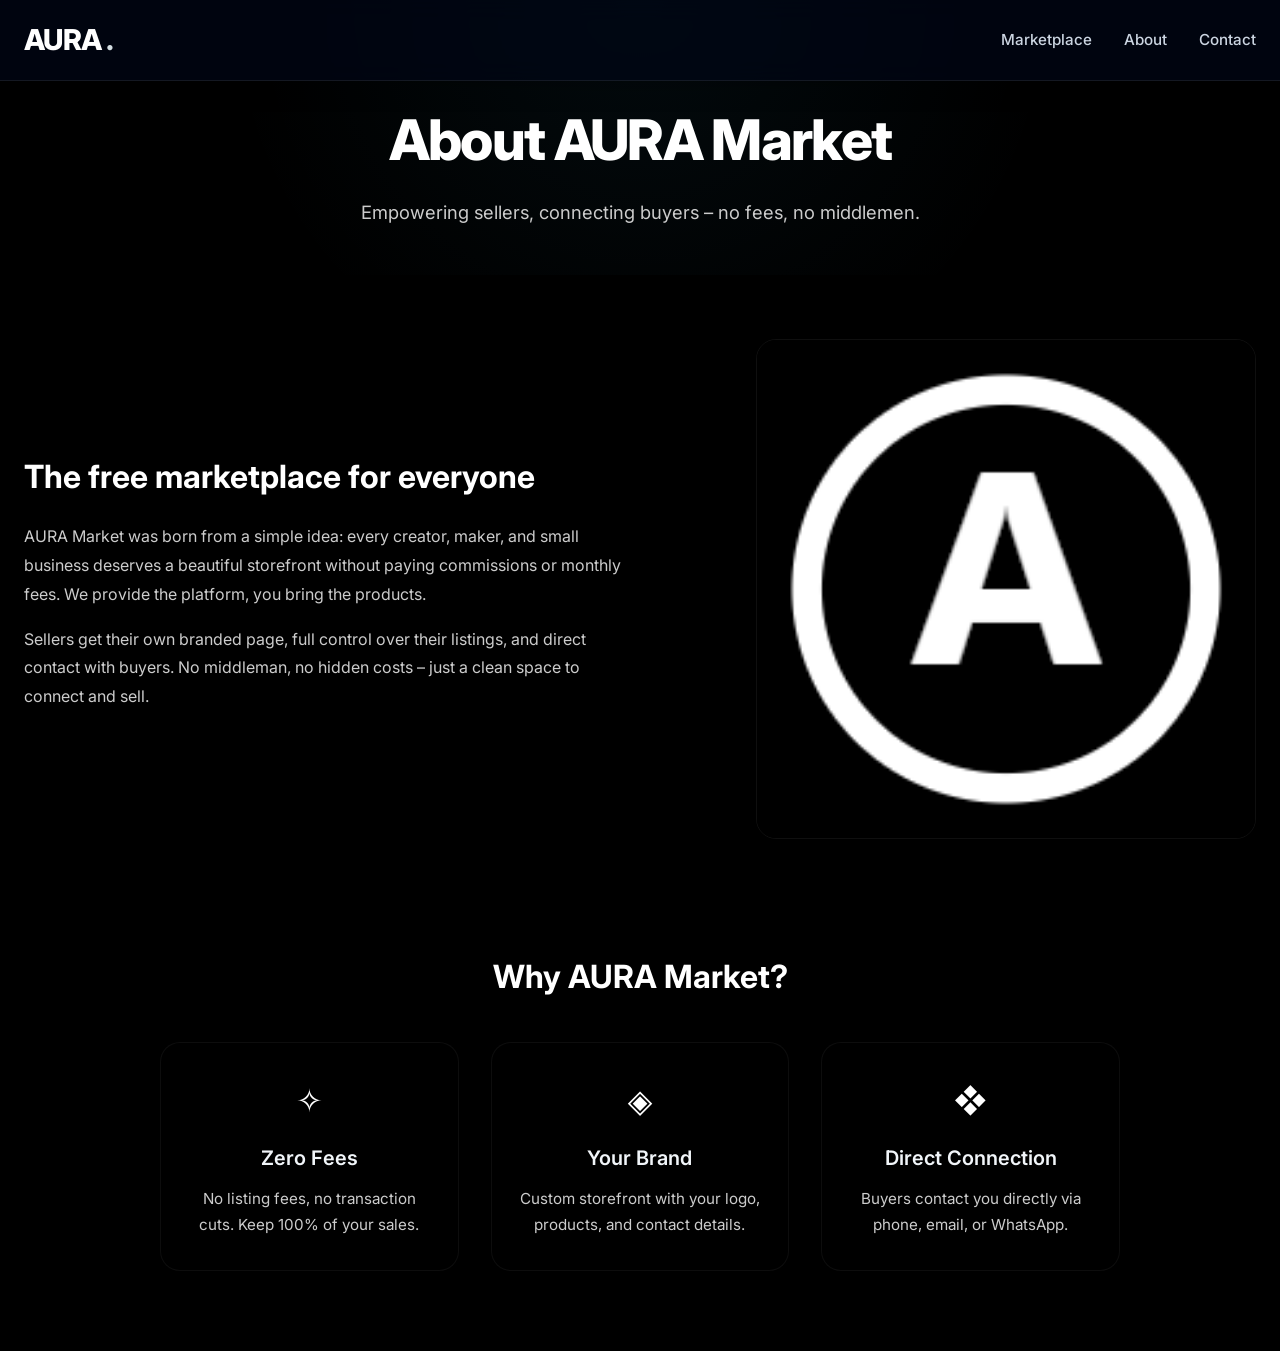
==== commit 7c5ed1ca: "Add files via upload" ====
--- a/about.html
+++ b/about.html
@@ -182,7 +182,7 @@
                     </p>
                 </div>
                 <div class="about-image">
-                    <img src="https://images.unsplash.com/photo-1558618666-fcd25c85f82e?ixlib=rb-4.0.3&auto=format&fit=crop&w=800&q=80" 
+                    <img src="icon-192.png" 
                          alt="Modern marketplace" loading="lazy" />
                 </div>
             </div>
